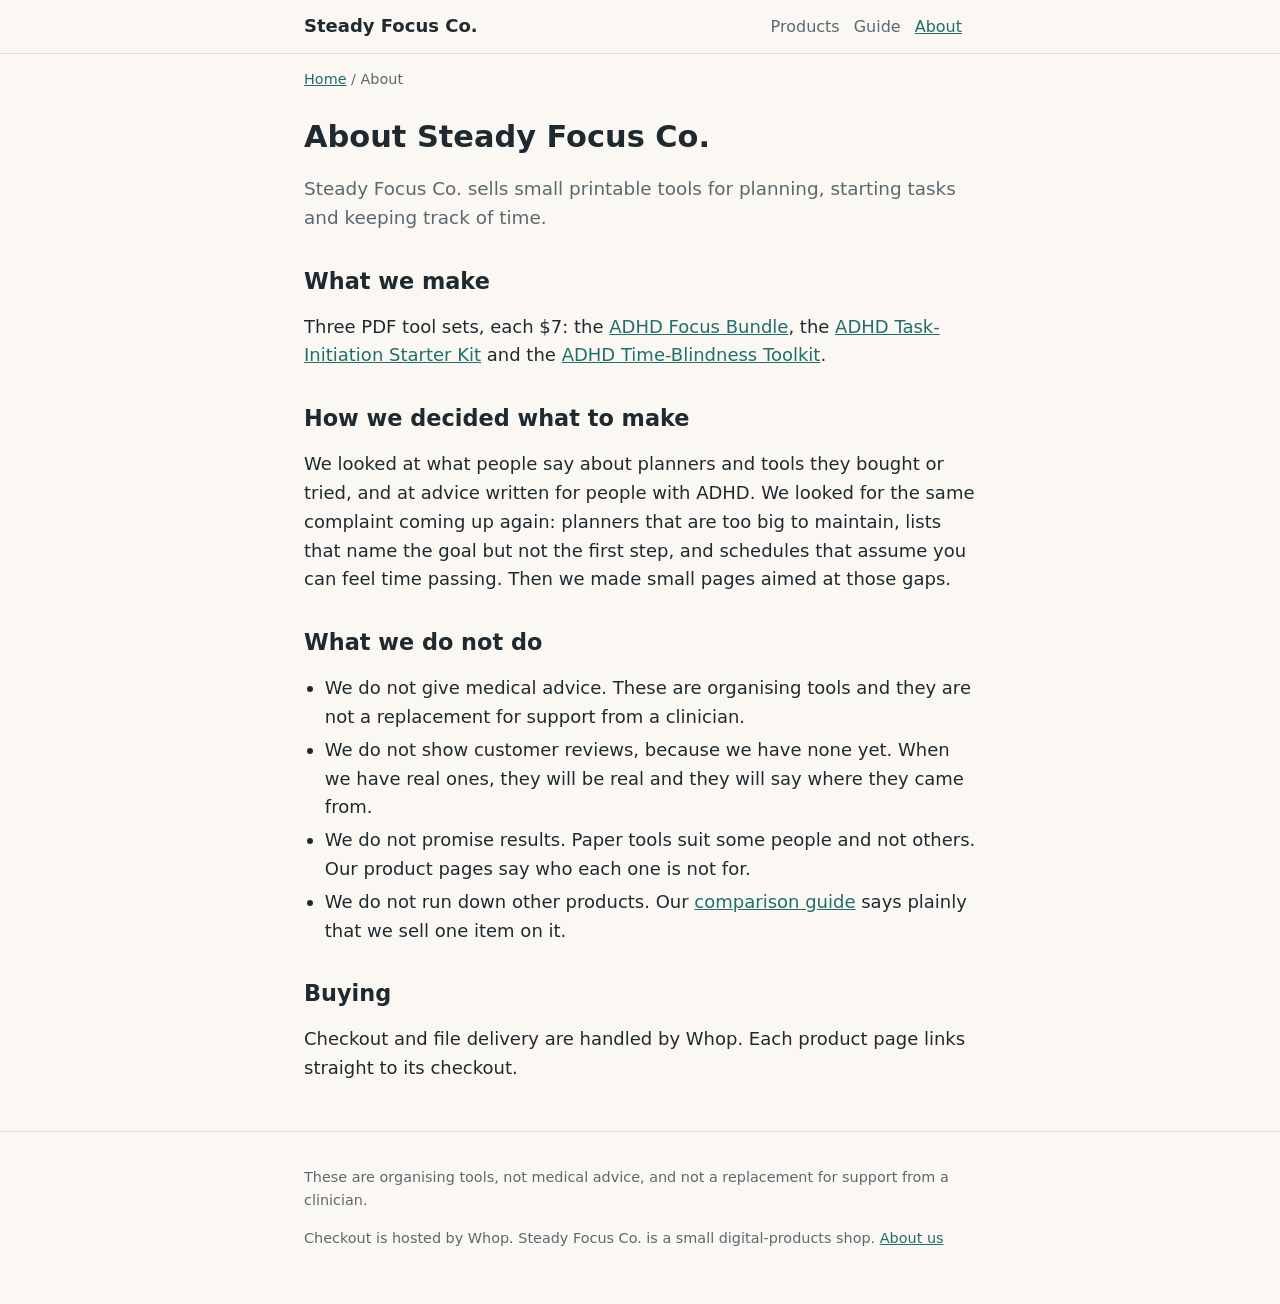
==== about.html @ d4218e85 "Steady Focus Co. site" ====
<!doctype html>
<html lang="en">
<head>
<meta charset="utf-8">
<meta name="viewport" content="width=device-width,initial-scale=1">
<title>About Steady Focus Co.: Who Makes These ADHD Printables</title>
<meta name="description" content="Steady Focus Co. makes three small printable ADHD planning tools. How we chose them, what we say, and what we do not claim.">
<link rel="canonical" href="https://thassett618.github.io/steady-focus/about.html">
<meta property="og:title" content="About Steady Focus Co.: Who Makes These ADHD Printables">
<meta property="og:description" content="Steady Focus Co. makes three small printable ADHD planning tools. How we chose them, what we say, and what we do not claim.">
<meta property="og:type" content="website">
<meta property="og:url" content="https://thassett618.github.io/steady-focus/about.html">
<link rel="stylesheet" href="style.css">
<script type="application/ld+json">[{"@context": "https://schema.org", "@type": "Organization", "name": "Steady Focus Co.", "url": "https://thassett618.github.io/steady-focus/"}, {"@context": "https://schema.org", "@type": "BreadcrumbList", "itemListElement": [{"@type": "ListItem", "position": 1, "name": "Home", "item": "https://thassett618.github.io/steady-focus/"}, {"@type": "ListItem", "position": 2, "name": "About", "item": "https://thassett618.github.io/steady-focus/about.html"}]}]</script>
</head>
<body>
<header class="site"><div class="wrap"><a class="brand" href="index.html">Steady Focus Co.</a><nav aria-label="Main"><a href="index.html#products">Products</a><a href="guides/adhd-planner-and-focus-tools-compared.html">Guide</a><a href="about.html" aria-current="page">About</a></nav></div></header>
<main class="wrap">
<p class="crumbs"><a href="index.html">Home</a> / About</p>
<h1>About Steady Focus Co.</h1>

<p class="lead">Steady Focus Co. sells small printable tools for planning, starting tasks and keeping track of time.</p>
<h2>What we make</h2>
<p>Three PDF tool sets, each $7: the <a href="products/adhd-focus-bundle.html">ADHD Focus Bundle</a>, the <a href="products/adhd-task-initiation-starter-kit.html">ADHD Task-Initiation Starter Kit</a> and the <a href="products/adhd-time-blindness-toolkit.html">ADHD Time-Blindness Toolkit</a>.</p>
<h2>How we decided what to make</h2>
<p>We looked at what people say about planners and tools they bought or tried, and at advice written for people with ADHD. We looked for the same complaint coming up again: planners that are too big to maintain, lists that name the goal but not the first step, and schedules that assume you can feel time passing. Then we made small pages aimed at those gaps.</p>
<h2>What we do not do</h2>
<ul>
<li>We do not give medical advice. These are organising tools and they are not a replacement for support from a clinician.</li>
<li>We do not show customer reviews, because we have none yet. When we have real ones, they will be real and they will say where they came from.</li>
<li>We do not promise results. Paper tools suit some people and not others. Our product pages say who each one is not for.</li>
<li>We do not run down other products. Our <a href="guides/adhd-planner-and-focus-tools-compared.html">comparison guide</a> says plainly that we sell one item on it.</li>
</ul>
<h2>Buying</h2>
<p>Checkout and file delivery are handled by Whop. Each product page links straight to its checkout.</p>

</main>
<footer class="site"><div class="wrap"><p>These are organising tools, not medical advice, and not a replacement for support from a clinician.</p><p>Checkout is hosted by Whop. Steady Focus Co. is a small digital-products shop. <a href="about.html">About us</a></p></div></footer>
</body>
</html>
---- style.css ----
:root{--bg:#fbf8f3;--fg:#1f2a30;--muted:#5a6870;--accent:#1f6f6b;--accent-fg:#fff;--card:#fff;--line:#e4ddd2}
@media (prefers-color-scheme:dark){:root{--bg:#171c1f;--fg:#ecece8;--muted:#a3b0b6;--accent:#5fc2bb;--accent-fg:#0d1517;--card:#1f2629;--line:#323c40}}
*{box-sizing:border-box}
body{margin:0;background:var(--bg);color:var(--fg);font:18px/1.6 system-ui,-apple-system,"Segoe UI",Roboto,sans-serif}
.wrap{max-width:44rem;margin:0 auto;padding:0 16px}
header.site{border-bottom:1px solid var(--line)}
header.site .wrap{display:flex;flex-wrap:wrap;gap:8px 20px;align-items:center;justify-content:space-between;padding-top:12px;padding-bottom:12px}
header.site a.brand{font-weight:700;text-decoration:none;color:var(--fg)}
nav a{margin-right:14px;color:var(--muted);text-decoration:none;font-size:16px}
nav a:hover,nav a[aria-current]{color:var(--accent);text-decoration:underline}
h1{font-size:1.9rem;line-height:1.2;margin:28px 0 12px}
h2{font-size:1.4rem;line-height:1.25;margin:34px 0 10px}
h3{font-size:1.1rem;margin:22px 0 6px}
a{color:var(--accent)}
.lead{font-size:1.15rem;color:var(--muted)}
.btn{display:inline-block;background:var(--accent);color:var(--accent-fg);padding:12px 22px;border-radius:8px;text-decoration:none;font-weight:700;margin:8px 0}
.btn:hover{opacity:.9}
.card{background:var(--card);border:1px solid var(--line);border-radius:10px;padding:16px 18px;margin:16px 0}
.card h3{margin-top:0}
blockquote{margin:16px 0;padding:4px 16px;border-left:4px solid var(--accent);color:var(--muted)}
blockquote cite{display:block;font-size:.85rem}
table{width:100%;border-collapse:collapse;font-size:.95rem;display:block;overflow-x:auto}
th,td{border:1px solid var(--line);padding:8px 10px;text-align:left;vertical-align:top}
th{background:var(--card)}
.note{font-size:.9rem;color:var(--muted)}
.crumbs{font-size:.9rem;color:var(--muted);margin-top:14px}
footer.site{border-top:1px solid var(--line);margin-top:48px;padding:20px 0 40px;font-size:.9rem;color:var(--muted)}
ul,ol{padding-left:1.3rem}
li{margin:4px 0}
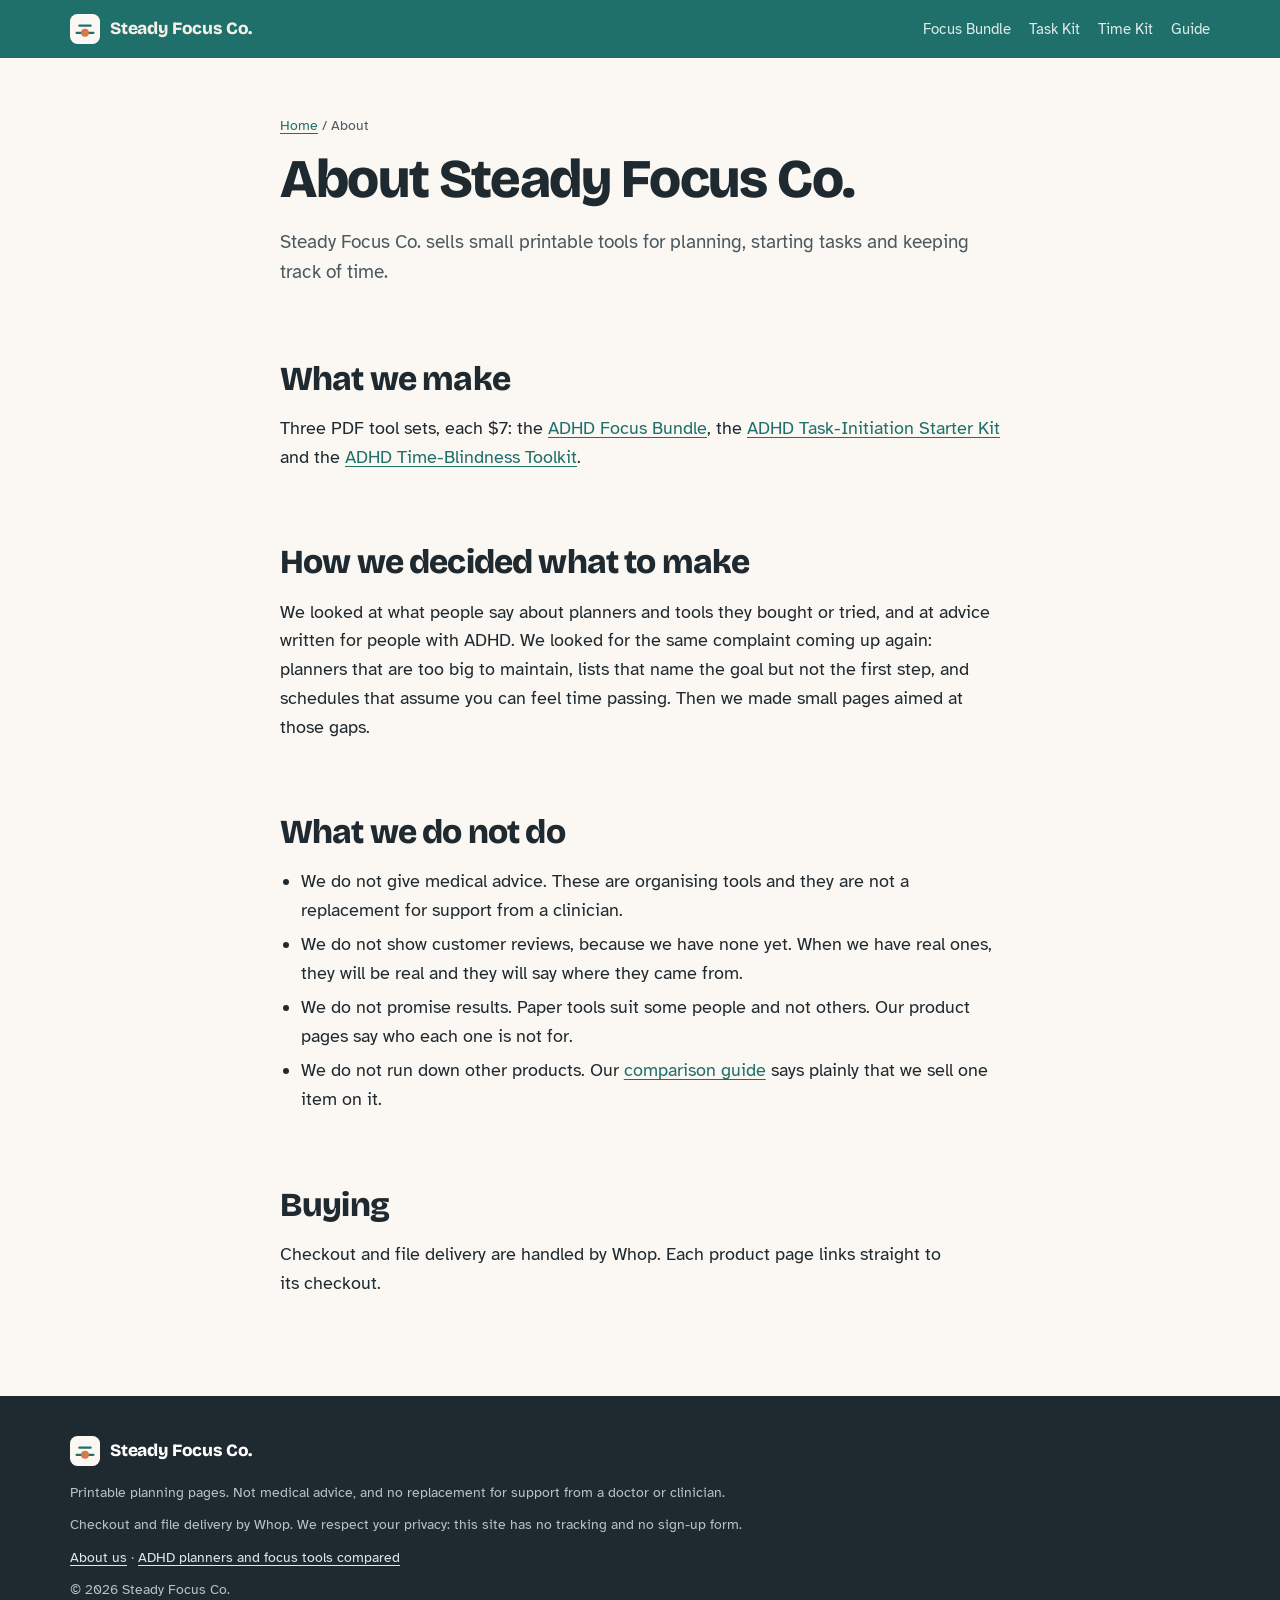
==== commit 81329134: "Rebuild Steady Focus Co. as SOP sales pages Built from the digital-product SOP: NoPopLander template" ====
--- a/about.html
+++ b/about.html
@@ -3,25 +3,34 @@
 <head>
 <meta charset="utf-8">
 <meta name="viewport" content="width=device-width,initial-scale=1">
-<title>About Steady Focus Co.: Who Makes These ADHD Printables</title>
-<meta name="description" content="Steady Focus Co. makes three small printable ADHD planning tools. How we chose them, what we say, and what we do not claim.">
+<title>About Steady Focus Co.: Small Printable Planning Tools</title>
+<meta name="description" content="Steady Focus Co. makes small printable pages for planning, starting tasks and keeping track of time. What we make, how we chose it, and what we don&#x27;t do.">
 <link rel="canonical" href="https://thassett618.github.io/steady-focus/about.html">
-<meta property="og:title" content="About Steady Focus Co.: Who Makes These ADHD Printables">
-<meta property="og:description" content="Steady Focus Co. makes three small printable ADHD planning tools. How we chose them, what we say, and what we do not claim.">
+<meta name="theme-color" content="#1f6f6b">
+<meta property="og:site_name" content="Steady Focus Co.">
 <meta property="og:type" content="website">
+<meta property="og:title" content="About Steady Focus Co.: Small Printable Planning Tools">
+<meta property="og:description" content="Steady Focus Co. makes small printable pages for planning, starting tasks and keeping track of time. What we make, how we chose it, and what we don&#x27;t do.">
 <meta property="og:url" content="https://thassett618.github.io/steady-focus/about.html">
+<meta property="og:image" content="https://thassett618.github.io/steady-focus/img/og-focus-bundle.jpg">
+<meta property="og:image:width" content="1200"><meta property="og:image:height" content="630">
+<meta name="twitter:card" content="summary_large_image">
+<link rel="icon" href="favicon.svg" type="image/svg+xml">
+<link rel="apple-touch-icon" href="img/apple-touch-icon.png">
+<link rel="preconnect" href="https://fonts.googleapis.com"><link rel="preconnect" href="https://fonts.gstatic.com" crossorigin><link href="https://fonts.googleapis.com/css2?family=Atkinson+Hyperlegible:wght@400;700&family=Bricolage+Grotesque:opsz,wght@12..96,700;12..96,800&display=swap" rel="stylesheet">
 <link rel="stylesheet" href="style.css">
-<script type="application/ld+json">[{"@context": "https://schema.org", "@type": "Organization", "name": "Steady Focus Co.", "url": "https://thassett618.github.io/steady-focus/"}, {"@context": "https://schema.org", "@type": "BreadcrumbList", "itemListElement": [{"@type": "ListItem", "position": 1, "name": "Home", "item": "https://thassett618.github.io/steady-focus/"}, {"@type": "ListItem", "position": 2, "name": "About", "item": "https://thassett618.github.io/steady-focus/about.html"}]}]</script>
+<script type="application/ld+json">[{"@context": "https://schema.org", "@type": "AboutPage", "name": "About Steady Focus Co.", "url": "https://thassett618.github.io/steady-focus/about.html"}]</script>
 </head>
 <body>
-<header class="site"><div class="wrap"><a class="brand" href="index.html">Steady Focus Co.</a><nav aria-label="Main"><a href="index.html#products">Products</a><a href="guides/adhd-planner-and-focus-tools-compared.html">Guide</a><a href="about.html" aria-current="page">About</a></nav></div></header>
-<main class="wrap">
+<header class="top"><div class="wrap"><a class="logo" href="index.html"><svg viewBox="0 0 32 32" aria-hidden="true"><rect width="32" height="32" rx="8" fill="#fbf8f3"/><path d="M7 20h18" stroke="#1f6f6b" stroke-width="2.4" stroke-linecap="round"/><circle cx="16" cy="20" r="4.2" fill="#d5794a"/><path d="M10 12.5h12" stroke="#1f6f6b" stroke-width="2.4" stroke-linecap="round"/></svg>Steady Focus Co.</a><nav aria-label="Main"><a href="index.html">Focus Bundle</a><a href="products/adhd-task-initiation-starter-kit.html">Task Kit</a><a href="products/adhd-time-blindness-toolkit.html">Time Kit</a><a href="guides/adhd-planner-and-focus-tools-compared.html">Guide</a></nav></div></header>
+<main class="read"><div class="wrap narrow">
+
 <p class="crumbs"><a href="index.html">Home</a> / About</p>
 <h1>About Steady Focus Co.</h1>
 
 <p class="lead">Steady Focus Co. sells small printable tools for planning, starting tasks and keeping track of time.</p>
 <h2>What we make</h2>
-<p>Three PDF tool sets, each $7: the <a href="products/adhd-focus-bundle.html">ADHD Focus Bundle</a>, the <a href="products/adhd-task-initiation-starter-kit.html">ADHD Task-Initiation Starter Kit</a> and the <a href="products/adhd-time-blindness-toolkit.html">ADHD Time-Blindness Toolkit</a>.</p>
+<p>Three PDF tool sets, each $7: the <a href="index.html">ADHD Focus Bundle</a>, the <a href="products/adhd-task-initiation-starter-kit.html">ADHD Task-Initiation Starter Kit</a> and the <a href="products/adhd-time-blindness-toolkit.html">ADHD Time-Blindness Toolkit</a>.</p>
 <h2>How we decided what to make</h2>
 <p>We looked at what people say about planners and tools they bought or tried, and at advice written for people with ADHD. We looked for the same complaint coming up again: planners that are too big to maintain, lists that name the goal but not the first step, and schedules that assume you can feel time passing. Then we made small pages aimed at those gaps.</p>
 <h2>What we do not do</h2>
@@ -34,7 +43,14 @@
 <h2>Buying</h2>
 <p>Checkout and file delivery are handled by Whop. Each product page links straight to its checkout.</p>
 
-</main>
-<footer class="site"><div class="wrap"><p>These are organising tools, not medical advice, and not a replacement for support from a clinician.</p><p>Checkout is hosted by Whop. Steady Focus Co. is a small digital-products shop. <a href="about.html">About us</a></p></div></footer>
+
+</div></main>
+<footer><div class="wrap">
+<a class="logo" href="index.html"><svg viewBox="0 0 32 32" aria-hidden="true"><rect width="32" height="32" rx="8" fill="#fbf8f3"/><path d="M7 20h18" stroke="#1f6f6b" stroke-width="2.4" stroke-linecap="round"/><circle cx="16" cy="20" r="4.2" fill="#d5794a"/><path d="M10 12.5h12" stroke="#1f6f6b" stroke-width="2.4" stroke-linecap="round"/></svg>Steady Focus Co.</a>
+<p>Printable planning pages. Not medical advice, and no replacement for support from a doctor or clinician.</p>
+<p>Checkout and file delivery by Whop. We respect your privacy: this site has no tracking and no sign-up form.</p>
+<p><a href="about.html">About us</a> · <a href="guides/adhd-planner-and-focus-tools-compared.html">ADHD planners and focus tools compared</a></p>
+<p>&copy; 2026 Steady Focus Co.</p>
+</div></footer>
 </body>
 </html>
--- a/style.css
+++ b/style.css
@@ -1,29 +1,258 @@
-:root{--bg:#fbf8f3;--fg:#1f2a30;--muted:#5a6870;--accent:#1f6f6b;--accent-fg:#fff;--card:#fff;--line:#e4ddd2}
-@media (prefers-color-scheme:dark){:root{--bg:#171c1f;--fg:#ecece8;--muted:#a3b0b6;--accent:#5fc2bb;--accent-fg:#0d1517;--card:#1f2629;--line:#323c40}}
-*{box-sizing:border-box}
-body{margin:0;background:var(--bg);color:var(--fg);font:18px/1.6 system-ui,-apple-system,"Segoe UI",Roboto,sans-serif}
-.wrap{max-width:44rem;margin:0 auto;padding:0 16px}
-header.site{border-bottom:1px solid var(--line)}
-header.site .wrap{display:flex;flex-wrap:wrap;gap:8px 20px;align-items:center;justify-content:space-between;padding-top:12px;padding-bottom:12px}
-header.site a.brand{font-weight:700;text-decoration:none;color:var(--fg)}
-nav a{margin-right:14px;color:var(--muted);text-decoration:none;font-size:16px}
-nav a:hover,nav a[aria-current]{color:var(--accent);text-decoration:underline}
-h1{font-size:1.9rem;line-height:1.2;margin:28px 0 12px}
-h2{font-size:1.4rem;line-height:1.25;margin:34px 0 10px}
-h3{font-size:1.1rem;margin:22px 0 6px}
-a{color:var(--accent)}
-.lead{font-size:1.15rem;color:var(--muted)}
-.btn{display:inline-block;background:var(--accent);color:var(--accent-fg);padding:12px 22px;border-radius:8px;text-decoration:none;font-weight:700;margin:8px 0}
-.btn:hover{opacity:.9}
-.card{background:var(--card);border:1px solid var(--line);border-radius:10px;padding:16px 18px;margin:16px 0}
-.card h3{margin-top:0}
-blockquote{margin:16px 0;padding:4px 16px;border-left:4px solid var(--accent);color:var(--muted)}
-blockquote cite{display:block;font-size:.85rem}
-table{width:100%;border-collapse:collapse;font-size:.95rem;display:block;overflow-x:auto}
-th,td{border:1px solid var(--line);padding:8px 10px;text-align:left;vertical-align:top}
-th{background:var(--card)}
-.note{font-size:.9rem;color:var(--muted)}
-.crumbs{font-size:.9rem;color:var(--muted);margin-top:14px}
-footer.site{border-top:1px solid var(--line);margin-top:48px;padding:20px 0 40px;font-size:.9rem;color:var(--muted)}
-ul,ol{padding-left:1.3rem}
-li{margin:4px 0}
+/* Steady Focus Co. — sales pages built from the SOP lander (assets/NoPopLander.html) */
+:root{
+  --teal:#1f6f6b; --teal-deep:#174f4c; --teal-ink:#0f3533;
+  --cream:#fbf8f3; --paper:#ffffff; --sand:#f3ece1; --line:#e3d9ca;
+  --ink:#1f2a30; --ink-soft:#4b5960;
+  --clay:#d5794a; --cta:#b5532a; --cta-hover:#9c4421; --cta-press:#7f361a;
+  --on-teal:#f4efe6; --on-teal-soft:#dcebe8;
+  --check:#1f6f6b;
+  --r:14px;
+  --display:"Bricolage Grotesque",ui-sans-serif,system-ui,sans-serif;
+  --body:"Atkinson Hyperlegible",ui-sans-serif,system-ui,-apple-system,"Segoe UI",sans-serif;
+  --ease:cubic-bezier(.16,1,.3,1);
+}
+*{box-sizing:border-box;margin:0;padding:0}
+html{-webkit-text-size-adjust:100%;scroll-behavior:smooth}
+body{font:18px/1.6 var(--body);color:var(--ink);background:var(--cream);min-height:100vh;display:flex;flex-direction:column}
+img{max-width:100%;height:auto;display:block}
+a{color:var(--teal);text-underline-offset:.18em;text-decoration-thickness:1px}
+a:hover{text-decoration-thickness:2px}
+::selection{background:var(--clay);color:#fff}
+:focus-visible{outline:3px solid var(--clay);outline-offset:3px;border-radius:4px}
+h1,h2,h3{font-family:var(--display);font-weight:800;letter-spacing:-.025em;line-height:1.05;text-wrap:balance}
+h2{font-size:clamp(1.9rem,1.2rem + 2.6vw,3.1rem);margin-bottom:.5em}
+h3{font-size:1.3rem;letter-spacing:-.015em;line-height:1.2}
+p{text-wrap:pretty}
+.wrap{width:100%;max-width:1180px;margin:0 auto;padding-inline:20px}
+.narrow{max-width:760px}
+.sr{position:absolute;width:1px;height:1px;overflow:hidden;clip:rect(0 0 0 0);white-space:nowrap}
+
+/* ---------- header (template: logo + badge) ---------- */
+.top{background:var(--teal);color:var(--on-teal)}
+.top .wrap{display:flex;align-items:center;justify-content:space-between;gap:16px;padding-block:14px}
+.logo{display:flex;align-items:center;gap:10px;color:var(--on-teal);text-decoration:none;font-family:var(--display);font-weight:800;font-size:1.08rem;letter-spacing:-.01em}
+.logo svg{width:30px;height:30px;flex:none}
+.top nav{display:flex;gap:18px;font-size:.95rem}
+.top nav a{color:var(--on-teal-soft);text-decoration:none}
+.top nav a:hover,.top nav a[aria-current]{color:#fff;text-decoration:underline}
+.badge{font-size:.78rem;font-weight:700;letter-spacing:.02em;background:rgba(255,255,255,.12);color:var(--on-teal);padding:5px 11px;border-radius:999px;white-space:nowrap}
+
+/* ---------- hero ---------- */
+.hero{background:var(--teal);color:var(--on-teal);overflow:hidden;position:relative}
+.hero::after{content:"";position:absolute;inset:auto 0 0 0;height:56px;background:linear-gradient(transparent,rgba(15,53,51,.25));pointer-events:none}
+.hero .wrap{display:grid;grid-template-columns:minmax(0,1.02fr) minmax(0,1fr);grid-template-areas:"copy fan" "buy fan" "sub fan";column-gap:48px;align-items:center;padding-block:56px 84px}
+.hero-copy{grid-area:copy;align-self:end}
+.pre{display:inline-block;font-weight:700;font-size:.82rem;letter-spacing:.03em;background:var(--teal-deep);color:var(--on-teal);padding:6px 13px;border-radius:999px;margin-bottom:18px}
+.hero h1{font-size:clamp(2.35rem,1.2rem + 4.1vw,4.4rem);color:#fff;margin-bottom:0}
+.hero h1 .mark{color:#fff;background:linear-gradient(var(--clay),var(--clay)) no-repeat 0 94%/100% .14em;-webkit-box-decoration-break:clone;box-decoration-break:clone;padding-bottom:.04em;animation:mark 1s .5s var(--ease) both}
+@keyframes mark{from{background-size:0% .14em}to{background-size:100% .14em}}
+.hero-sub{grid-area:sub;font-size:1.12rem;color:var(--on-teal-soft);max-width:34em;align-self:start}
+.buy{grid-area:buy;display:flex;flex-wrap:wrap;align-items:center;gap:14px 20px;margin-block:26px 18px}
+.price{font-family:var(--display);font-weight:800;line-height:1;color:#fff;font-size:3rem;letter-spacing:-.03em;display:flex;align-items:flex-start;gap:2px}
+.price small{font-size:.42em;margin-top:.25em;font-weight:700}
+.price-note{display:block;font-family:var(--body);font-size:.8rem;font-weight:400;color:var(--on-teal-soft);letter-spacing:0;margin-top:6px}
+.btn{display:inline-flex;align-items:center;justify-content:center;gap:10px;background:var(--cta);color:#fff;font-family:var(--display);font-weight:800;font-size:1.2rem;letter-spacing:-.005em;text-decoration:none;padding:17px 26px;min-height:58px;border-radius:12px;box-shadow:0 6px 0 -1px var(--cta-press),0 14px 26px -10px rgba(10,30,28,.55);transition:transform .25s var(--ease),box-shadow .25s var(--ease),background-color .2s}
+.btn:hover{background:var(--cta-hover);transform:translateY(-2px);text-decoration:none}
+.btn:active{transform:translateY(4px);box-shadow:0 2px 0 -1px var(--cta-press),0 6px 12px -8px rgba(10,30,28,.5)}
+.btn svg{width:20px;height:20px;flex:none}
+.secure{display:flex;flex-wrap:wrap;gap:6px 16px;font-size:.86rem;color:var(--on-teal-soft);width:100%}
+.secure span{display:inline-flex;align-items:center;gap:6px}
+.secure svg{width:15px;height:15px;flex:none}
+
+/* fan of real pages */
+.fan{grid-area:fan;position:relative;aspect-ratio:1/1.02;width:100%;max-width:560px;justify-self:center}
+.fan img{position:absolute;width:56%;aspect-ratio:8.5/11;object-fit:cover;border-radius:6px;background:#fff;box-shadow:0 2px 3px rgba(0,0,0,.12),0 26px 48px -18px rgba(5,25,24,.6);transition:transform .9s var(--ease)}
+.fan .p1{left:2%;top:13%;transform:rotate(-8deg)}
+.fan .p3{right:1%;top:15%;transform:rotate(7deg)}
+.fan .p2{left:22%;top:2%;width:58%;transform:rotate(-1deg);z-index:2}
+.fan.ready .p1{animation:fanl 1.1s .15s var(--ease) both}
+.fan.ready .p3{animation:fanr 1.1s .15s var(--ease) both}
+@keyframes fanl{from{transform:translate(22%,4%) rotate(-1deg)}}
+@keyframes fanr{from{transform:translate(-22%,4%) rotate(-1deg)}}
+.sticker{position:absolute;z-index:3;right:6%;bottom:6%;width:112px;height:112px;border-radius:50%;background:var(--cream);color:var(--ink);display:grid;place-content:center;text-align:center;font-family:var(--display);font-weight:800;line-height:1;transform:rotate(-10deg);box-shadow:0 14px 28px -12px rgba(5,25,24,.6)}
+.sticker b{font-size:2.3rem;letter-spacing:-.03em;color:var(--cta)}
+.sticker span{font-size:.78rem;font-weight:700;margin-top:4px}
+
+/* ---------- sections ---------- */
+section{padding-block:clamp(64px,8vw,112px)}
+.lede{font-size:1.15rem;color:var(--ink-soft);max-width:40em;margin-bottom:40px}
+.sand{background:var(--sand)}
+
+/* quotes: the problem in buyers' own words */
+.quotes{display:grid;grid-template-columns:repeat(2,minmax(0,1fr));gap:22px}
+.q{background:var(--paper);border-radius:var(--r);padding:28px 28px 24px;box-shadow:0 1px 2px rgba(31,42,48,.06),0 18px 34px -24px rgba(31,42,48,.35);display:flex;flex-direction:column}
+.q.wide{grid-column:1/-1}
+.q svg{width:30px;height:24px;color:var(--clay);margin-bottom:12px}
+.q blockquote{font-family:var(--display);font-weight:700;font-size:1.32rem;line-height:1.28;letter-spacing:-.012em;color:var(--ink);flex:1}
+.q.wide blockquote{font-size:clamp(1.4rem,1rem + 1.4vw,2rem)}
+.q figcaption{margin-top:16px;font-size:.86rem;color:var(--ink-soft)}
+.q figcaption a{color:var(--ink-soft)}
+.fine{font-size:.86rem;color:var(--ink-soft);margin-top:22px;max-width:46em}
+
+/* mechanism: before / with this */
+.vs{display:grid;grid-template-columns:repeat(2,minmax(0,1fr));gap:22px}
+.side{border-radius:var(--r);padding:30px;display:flex;flex-direction:column;gap:16px}
+.side.old{background:#ebe4d8;color:var(--ink)}
+.side.new{background:var(--teal);color:var(--on-teal)}
+.side.new h3{color:#fff}
+.side p{max-width:30em}
+.side.new p{color:var(--on-teal-soft)}
+.tag{font-size:.8rem;font-weight:700;letter-spacing:.03em;align-self:flex-start;padding:4px 11px;border-radius:999px;background:rgba(31,42,48,.08)}
+.side.new .tag{background:rgba(255,255,255,.14)}
+.demo{margin-top:auto;padding-top:8px}
+/* bundle demo: one thick book vs loose pages */
+.book{height:150px;position:relative;margin:10px 18px 0 6px}
+.book i{position:absolute;inset:0;background:#fff;border-radius:4px;border:1px solid #d8cdbb}
+.book i:nth-child(1){transform:translate(14px,14px)}.book i:nth-child(2){transform:translate(12px,12px)}.book i:nth-child(3){transform:translate(10px,10px)}.book i:nth-child(4){transform:translate(8px,8px)}.book i:nth-child(5){transform:translate(6px,6px)}.book i:nth-child(6){transform:translate(4px,4px)}.book i:nth-child(7){transform:translate(2px,2px)}
+.book b{position:absolute;inset:0;background:#fff;border-radius:4px;border:1px solid #d8cdbb;padding:16px;font:700 .95rem/1.3 var(--body);color:var(--ink-soft)}
+.book b em{display:block;font-style:normal;color:var(--cta);margin-top:6px}
+.loose{display:flex;gap:10px;align-items:flex-end;height:170px}
+.loose img{width:31%;border-radius:4px;box-shadow:0 14px 24px -14px rgba(0,0,0,.55)}
+.loose img:nth-child(1){transform:rotate(-5deg)}.loose img:nth-child(2){transform:translateY(-14px)}.loose img:nth-child(3){transform:rotate(4deg)}
+/* task + time demos */
+.listcard{background:#fff;border-radius:10px;padding:18px 20px;font-size:1rem;color:var(--ink)}
+.listcard li{list-style:none;display:flex;gap:10px;align-items:center;padding:6px 0;border-bottom:1px dashed #e3d9ca}
+.listcard li:last-child{border-bottom:0}
+.box{width:18px;height:18px;border:2px solid #c9b9a3;border-radius:4px;flex:none}
+.listcard .stuck{font-weight:700}
+.listcard .hint{font-size:.85rem;color:var(--ink-soft)}
+.side.new .listcard{color:var(--ink)}
+.minitable{width:100%;border-collapse:collapse;background:#fff;border-radius:10px;overflow:hidden;font-size:.92rem;color:var(--ink)}
+.minitable th,.minitable td{padding:9px 10px;text-align:left;border-bottom:1px solid #eee4d6}
+.minitable th{font-size:.72rem;letter-spacing:.04em;text-transform:uppercase;color:#a0532d;background:#fbf3ea}
+.minitable td{font-variant-numeric:tabular-nums}
+.minitable .plus{color:var(--cta);font-weight:700}
+.example{font-size:.8rem;color:inherit;opacity:.8}
+
+/* inside: real page viewer (signature interaction) */
+.viewer{display:grid;grid-template-columns:minmax(0,.9fr) minmax(0,1.1fr);gap:40px;align-items:start}
+.tabs{display:flex;flex-direction:column;gap:4px;counter-reset:pg}
+.tab{all:unset;cursor:pointer;display:grid;grid-template-columns:44px 1fr;gap:14px;align-items:center;padding:10px 12px;border-radius:12px;transition:background-color .2s}
+.tab img{width:44px;border-radius:3px;box-shadow:0 2px 8px -2px rgba(0,0,0,.3)}
+.tab strong{display:block;font-family:var(--display);font-size:1.05rem;letter-spacing:-.01em;line-height:1.2}
+.tab span{display:block;font-size:.88rem;color:var(--ink-soft);line-height:1.35}
+.tab:hover{background:rgba(31,111,107,.08)}
+.tab[aria-selected=true]{background:var(--paper);box-shadow:0 10px 24px -16px rgba(31,42,48,.45)}
+.tab[aria-selected=true] strong{color:var(--teal)}
+.tab:focus-visible{outline:3px solid var(--clay);outline-offset:2px}
+.stage{position:sticky;top:24px;background:var(--teal);border-radius:20px;padding:clamp(20px,4vw,44px);display:grid;place-items:center}
+.stage img{width:100%;max-width:470px;aspect-ratio:8.5/11;border-radius:6px;background:#fff;box-shadow:0 30px 50px -24px rgba(5,25,24,.7);transition:opacity .25s,transform .45s var(--ease)}
+.stage img.swap{opacity:0;transform:translateY(8px) rotate(-1deg)}
+.stage figcaption{color:var(--on-teal-soft);font-size:.9rem;margin-top:16px;text-align:center}
+
+/* the stack (template: bullet box) */
+.stack-wrap{display:grid;grid-template-columns:minmax(0,1.1fr) minmax(0,.9fr);gap:40px;align-items:center}
+.stack{background:var(--paper);border-radius:20px;padding:clamp(24px,4vw,40px);box-shadow:0 1px 2px rgba(31,42,48,.06),0 30px 60px -36px rgba(31,42,48,.5)}
+.stack h3{font-size:1.5rem;margin-bottom:18px}
+.checks{list-style:none;display:grid;gap:11px}
+.checks li{display:grid;grid-template-columns:24px 1fr;gap:12px;align-items:start;line-height:1.45}
+.checks svg{width:22px;height:22px;color:var(--check);margin-top:2px}
+.total{display:flex;align-items:center;justify-content:space-between;flex-wrap:wrap;gap:16px;margin-top:26px;padding-top:22px;border-top:1px solid var(--line)}
+.total .price{color:var(--ink)}
+.total .price-note{color:var(--ink-soft)}
+.stack .secure{color:var(--ink-soft);margin-top:14px}
+.total .price{flex-wrap:wrap;column-gap:2px}
+.total .price-note{flex-basis:100%}
+.preview-grid{display:flex;justify-content:center;align-items:center;padding:20px 0}
+.preview-grid img{width:46%;border-radius:5px;box-shadow:0 2px 3px rgba(0,0,0,.08),0 26px 44px -20px rgba(31,42,48,.55);background:#fff}
+.preview-grid img:nth-child(1){transform:rotate(-7deg) translateY(18px);margin-right:-18%}
+.preview-grid img:nth-child(2){position:relative;z-index:2;transform:translateY(-10px)}
+.preview-grid img:nth-child(3){transform:rotate(6deg) translateY(22px);margin-left:-18%}
+
+/* for / not for */
+.fit{display:grid;grid-template-columns:repeat(2,minmax(0,1fr));gap:22px}
+.fit > div{background:var(--paper);border-radius:var(--r);padding:30px}
+.fit h3{margin-bottom:16px}
+.fit .no svg{color:#9a5a3d}
+
+/* faq */
+.faq{max-width:820px}
+.faq details{border-bottom:1px solid var(--line)}
+.faq summary{cursor:pointer;list-style:none;display:flex;justify-content:space-between;gap:20px;padding:22px 0;font-family:var(--display);font-weight:700;font-size:1.2rem;letter-spacing:-.01em}
+.faq summary::-webkit-details-marker{display:none}
+.faq summary svg{width:22px;height:22px;flex:none;color:var(--teal);transition:transform .3s var(--ease)}
+.faq details[open] summary svg{transform:rotate(45deg)}
+.faq details p{padding:0 0 22px;color:var(--ink-soft);max-width:44em}
+
+/* other kits */
+.kits{display:grid;grid-template-columns:repeat(2,minmax(0,1fr));gap:22px}
+.kit{display:grid;grid-template-columns:120px 1fr;gap:22px;align-items:center;background:var(--paper);border-radius:var(--r);padding:22px;text-decoration:none;color:var(--ink);transition:transform .3s var(--ease),box-shadow .3s var(--ease)}
+.kit:hover{transform:translateY(-3px);box-shadow:0 22px 36px -24px rgba(31,42,48,.5);text-decoration:none}
+.kit img{border-radius:4px;box-shadow:0 10px 18px -10px rgba(0,0,0,.45);transform:rotate(-3deg)}
+.kit h3{margin-bottom:6px}
+.kit p{font-size:.95rem;color:var(--ink-soft)}
+.kit .more{display:inline-block;margin-top:10px;font-weight:700;color:var(--teal)}
+
+/* closing CTA */
+.close{background:var(--teal-ink);color:var(--on-teal);text-align:center}
+.close h2{color:#fff;max-width:16em;margin-inline:auto}
+.close p{color:var(--on-teal-soft);max-width:34em;margin:0 auto 30px}
+.close .secure{justify-content:center;margin-top:18px}
+
+/* sticky mobile bar (page-01: mobile sticky "Get It Now") */
+.bar{position:fixed;left:0;right:0;bottom:0;z-index:50;background:rgba(15,53,51,.96);backdrop-filter:blur(8px);color:var(--on-teal);padding:10px 16px calc(10px + env(safe-area-inset-bottom,0px));display:none;align-items:center;gap:14px;transform:translateY(110%);transition:transform .45s var(--ease)}
+.bar.show{transform:none}
+.bar .t{flex:1;line-height:1.2;font-size:.9rem}
+.bar .t b{display:block;font-family:var(--display);font-size:1.05rem;color:#fff}
+.bar .btn{font-size:1.05rem;padding:12px 18px;min-height:48px}
+
+/* footer (template: copyright + privacy) */
+footer{margin-top:auto;background:var(--ink);color:#b7c2c6;font-size:.88rem;padding-block:40px 110px}
+footer .wrap{display:grid;gap:10px}
+footer a{color:#dfe7e9}
+footer .logo{color:#fff;margin-bottom:6px}
+
+/* read pages (guide, about) */
+.read{padding-block:56px 80px}
+.read h1{font-size:clamp(2.1rem,1.4rem + 2.6vw,3.4rem);margin-bottom:18px}
+.read h2{font-size:clamp(1.5rem,1.2rem + 1.2vw,2.1rem);margin:2.2em 0 .5em}
+.read h3{margin:1.6em 0 .4em}
+.read p,.read li{max-width:68ch}
+.read p{margin-bottom:1em}
+.read ul,.read ol{padding-left:1.3rem;margin-bottom:1.1em}
+.read li{margin:.3em 0}
+.read .lead{font-size:1.2rem;color:var(--ink-soft)}
+.read .note{font-size:.92rem;color:var(--ink-soft);background:var(--sand);padding:14px 18px;border-radius:12px}
+.crumbs{font-size:.9rem;color:var(--ink-soft);margin-bottom:18px}
+.tablewrap{overflow-x:auto;margin:1.2em 0}
+.tablewrap table{border-collapse:collapse;min-width:640px;width:100%;font-size:.95rem;background:var(--paper);border-radius:12px;overflow:hidden}
+.tablewrap th,.tablewrap td{padding:12px 14px;text-align:left;vertical-align:top;border-bottom:1px solid var(--line)}
+.tablewrap th{background:var(--sand);font-family:var(--display)}
+.read .btn{margin-top:8px}
+.inline-kit{display:grid;grid-template-columns:repeat(3,minmax(0,1fr));gap:16px;margin:1.4em 0}
+.inline-kit a{display:block;background:var(--paper);border-radius:12px;padding:14px;text-decoration:none;color:var(--ink);font-weight:700;font-family:var(--display);line-height:1.2}
+.inline-kit img{border-radius:3px;margin-bottom:10px;box-shadow:0 8px 16px -10px rgba(0,0,0,.45)}
+.inline-kit span{display:block;font-family:var(--body);font-weight:400;font-size:.88rem;color:var(--ink-soft);margin-top:4px}
+
+/* ---------- responsive ---------- */
+@media (max-width:900px){
+  .hero .wrap{grid-template-columns:1fr;grid-template-areas:"copy" "fan" "buy" "sub";padding-block:22px 48px}
+  .fan{max-width:340px;aspect-ratio:1/.86;margin-top:6px}
+  .fan img{width:50%}.fan .p2{width:52%;left:24%}
+  .sticker{width:86px;height:86px;right:0;bottom:2%}.sticker b{font-size:1.7rem}.sticker span{font-size:.68rem}
+  .buy{margin-block:10px 14px;gap:10px 16px}
+  .price{font-size:2.5rem}
+  .btn{flex:1 1 auto}
+  .viewer,.stack-wrap{grid-template-columns:1fr}
+  .stage{position:relative;top:0;order:-1}
+  .stage img{max-width:340px}
+  .tabs{flex-direction:row;overflow-x:auto;scroll-snap-type:x mandatory;gap:8px;padding-bottom:8px;margin-inline:-20px;padding-inline:20px}
+  .tab{grid-template-columns:1fr;flex:0 0 150px;scroll-snap-align:start;gap:8px;background:rgba(31,111,107,.06)}
+  .tab img{width:56px}
+  .tab span{display:none}
+  .bar{display:flex}
+}
+@media (max-width:700px){
+  body{font-size:17px}
+  .top nav{display:none}
+  .quotes,.vs,.fit,.kits,.inline-kit{grid-template-columns:1fr}
+  .q{padding:22px}
+  .side{padding:22px}
+  .kit{grid-template-columns:84px 1fr;gap:16px;padding:18px}
+  .preview-grid{grid-template-columns:repeat(3,1fr)}
+  .hero h1{font-size:clamp(2rem,8.6vw,2.6rem)}
+  .hero-sub{font-size:1.02rem}
+  .secure{font-size:.8rem;gap:4px 12px}
+}
+@media (min-width:901px){.bar{display:none!important}}
+@media (prefers-reduced-motion:reduce){*,*::before,*::after{animation:none!important;transition:none!important}}
